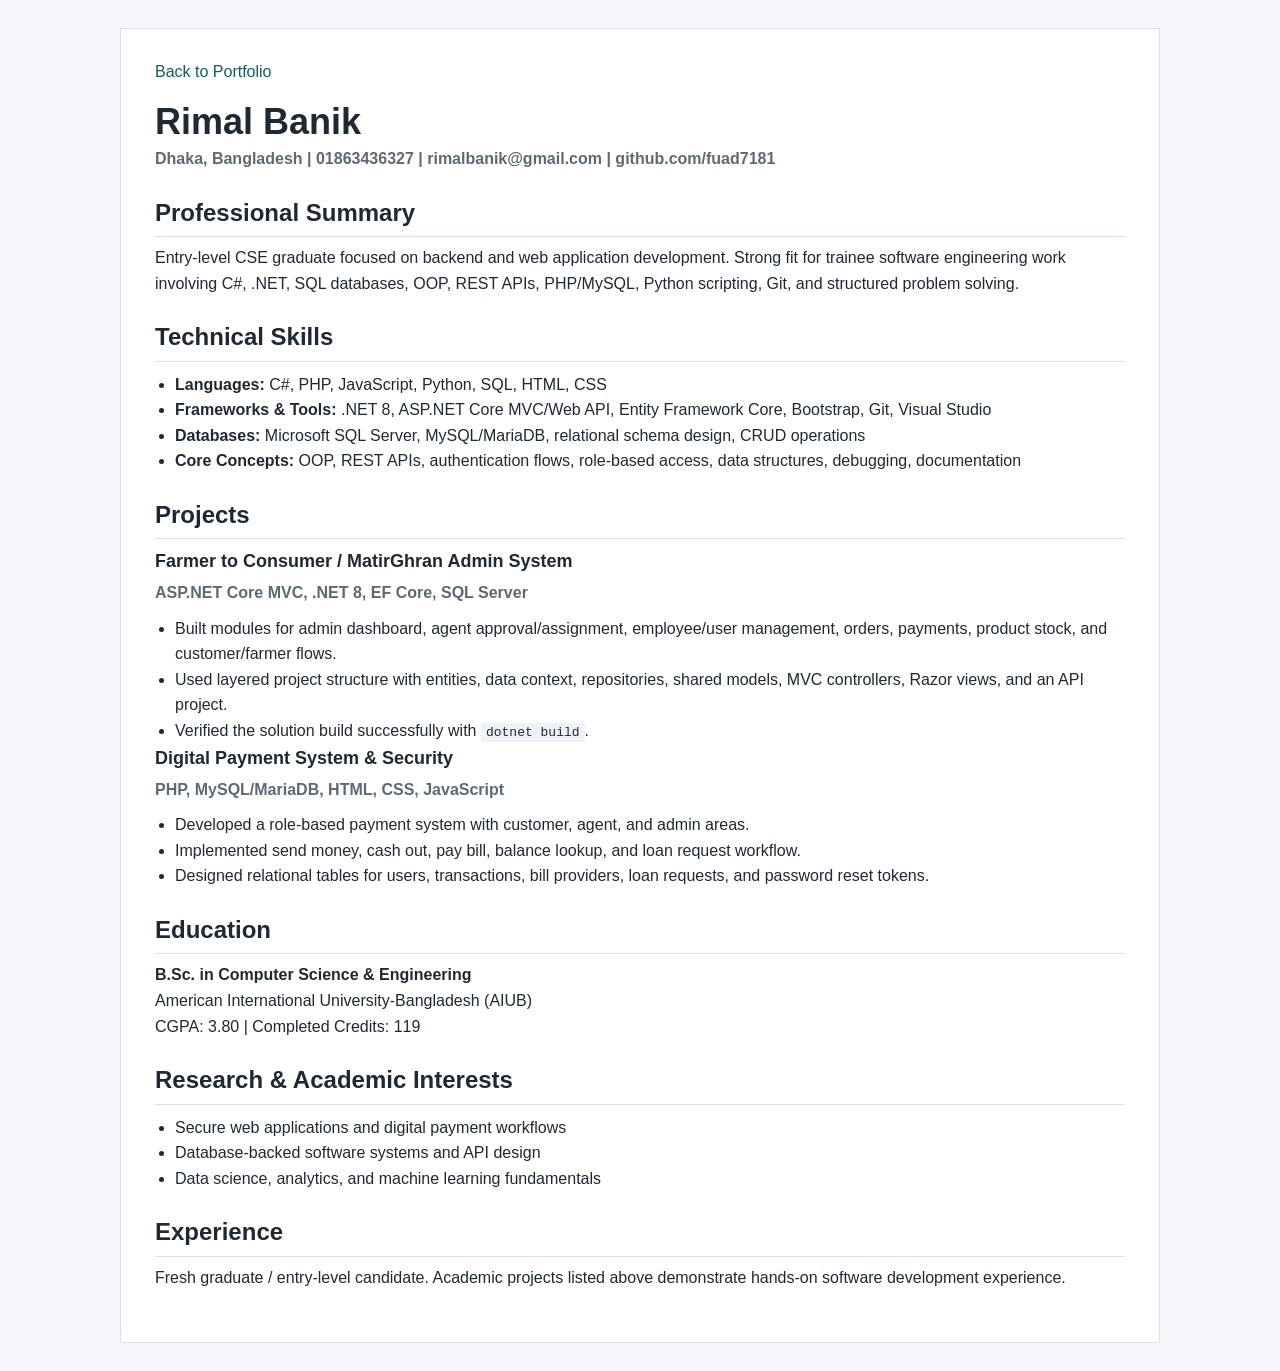
==== cv.html @ 01373e5a "Add files via upload" ====
<!doctype html>
<html lang="en">
<head>
  <meta charset="utf-8">
  <meta name="viewport" content="width=device-width, initial-scale=1">
  <title>Rimal Banik | CV</title>
  <link rel="stylesheet" href="styles.css">
</head>
<body>
  <main class="page cv-page">
    <section class="panel active">
      <p><a href="index.html">Back to Portfolio</a></p>
      <h1>Rimal Banik</h1>
      <p class="meta">Dhaka, Bangladesh | 01863436327 | rimalbanik@gmail.com | github.com/fuad7181</p>

      <h2>Professional Summary</h2>
      <p>Entry-level CSE graduate focused on backend and web application development. Strong fit for trainee software engineering work involving C#, .NET, SQL databases, OOP, REST APIs, PHP/MySQL, Python scripting, Git, and structured problem solving.</p>

      <h2>Technical Skills</h2>
      <ul>
        <li><strong>Languages:</strong> C#, PHP, JavaScript, Python, SQL, HTML, CSS</li>
        <li><strong>Frameworks & Tools:</strong> .NET 8, ASP.NET Core MVC/Web API, Entity Framework Core, Bootstrap, Git, Visual Studio</li>
        <li><strong>Databases:</strong> Microsoft SQL Server, MySQL/MariaDB, relational schema design, CRUD operations</li>
        <li><strong>Core Concepts:</strong> OOP, REST APIs, authentication flows, role-based access, data structures, debugging, documentation</li>
      </ul>

      <h2>Projects</h2>
      <h3>Farmer to Consumer / MatirGhran Admin System</h3>
      <p class="meta">ASP.NET Core MVC, .NET 8, EF Core, SQL Server</p>
      <ul>
        <li>Built modules for admin dashboard, agent approval/assignment, employee/user management, orders, payments, product stock, and customer/farmer flows.</li>
        <li>Used layered project structure with entities, data context, repositories, shared models, MVC controllers, Razor views, and an API project.</li>
        <li>Verified the solution build successfully with <code>dotnet build</code>.</li>
      </ul>

      <h3>Digital Payment System & Security</h3>
      <p class="meta">PHP, MySQL/MariaDB, HTML, CSS, JavaScript</p>
      <ul>
        <li>Developed a role-based payment system with customer, agent, and admin areas.</li>
        <li>Implemented send money, cash out, pay bill, balance lookup, and loan request workflow.</li>
        <li>Designed relational tables for users, transactions, bill providers, loan requests, and password reset tokens.</li>
      </ul>

      <h2>Education</h2>
      <p><strong>B.Sc. in Computer Science & Engineering</strong><br>American International University-Bangladesh (AIUB)<br>CGPA: 3.80 | Completed Credits: 119</p>

      <h2>Research & Academic Interests</h2>
      <ul>
        <li>Secure web applications and digital payment workflows</li>
        <li>Database-backed software systems and API design</li>
        <li>Data science, analytics, and machine learning fundamentals</li>
      </ul>

      <h2>Experience</h2>
      <p>Fresh graduate / entry-level candidate. Academic projects listed above demonstrate hands-on software development experience.</p>
    </section>
  </main>
</body>
</html>
---- styles.css ----
:root {
  color-scheme: light;
  --ink: #1f2933;
  --muted: #5d6975;
  --line: #d9e2ec;
  --surface: #ffffff;
  --soft: #f5f7fa;
  --accent: #0f766e;
  --accent-dark: #115e59;
}

* {
  box-sizing: border-box;
}

body {
  margin: 0;
  font-family: Arial, Helvetica, sans-serif;
  line-height: 1.6;
  color: var(--ink);
  background: var(--soft);
  overflow-x: hidden;
}

a {
  color: var(--accent-dark);
  text-decoration: none;
}

a:hover {
  text-decoration: underline;
}

.page {
  width: min(1040px, calc(100% - 32px));
  margin: 28px auto;
  background: var(--surface);
  border: 1px solid var(--line);
}

.intro {
  display: grid;
  grid-template-columns: 160px 1fr;
  gap: 28px;
  padding: 34px;
  border-bottom: 1px solid var(--line);
}

.intro > * {
  min-width: 0;
}

.profile-photo {
  width: 150px;
  height: 150px;
  border: 1px solid var(--line);
  background: #e7f4f1;
  display: grid;
  place-items: center;
}

.profile-photo span {
  font-size: 42px;
  font-weight: 700;
  color: var(--accent-dark);
}

.eyebrow {
  margin: 0 0 6px;
  color: var(--accent-dark);
  font-weight: 700;
  text-transform: uppercase;
  letter-spacing: 0;
  font-size: 13px;
}

h1,
h2,
h3,
p {
  margin-top: 0;
}

h1 {
  font-size: 36px;
  line-height: 1.15;
  margin-bottom: 10px;
}

h2 {
  font-size: 24px;
  margin-bottom: 18px;
}

h3 {
  font-size: 18px;
  margin-bottom: 4px;
}

.lead {
  max-width: 760px;
  font-size: 17px;
  color: #344054;
  overflow-wrap: anywhere;
}

.quick-links {
  display: flex;
  flex-wrap: wrap;
  gap: 10px;
  margin-top: 18px;
}

.inline-links {
  margin-top: 12px;
}

.quick-links a,
.contact-form button {
  border: 1px solid var(--accent);
  background: var(--accent);
  color: #ffffff;
  padding: 9px 13px;
  font-weight: 700;
  max-width: 100%;
  overflow-wrap: anywhere;
}

.quick-links a:nth-child(n + 2),
.inline-links a:first-child {
  background: #ffffff;
  color: var(--accent-dark);
}

.inline-links a:nth-child(2) {
  background: var(--accent);
  color: #ffffff;
}

.tabs {
  display: flex;
  flex-wrap: wrap;
  gap: 0;
  padding: 0 34px;
  border-bottom: 1px solid var(--line);
  background: #fbfcfd;
}

.tab {
  appearance: none;
  border: 0;
  border-right: 1px solid var(--line);
  background: transparent;
  color: var(--muted);
  padding: 13px 18px;
  font: inherit;
  font-weight: 700;
  cursor: pointer;
}

.tab:first-child {
  border-left: 1px solid var(--line);
}

.tab.active {
  color: var(--accent-dark);
  background: #ffffff;
  box-shadow: inset 0 -3px 0 var(--accent);
}

.panel {
  display: none;
  padding: 30px 34px 36px;
}

.panel.active {
  display: block;
}

.item {
  border: 1px solid var(--line);
  padding: 18px;
  margin-bottom: 16px;
  background: #ffffff;
  overflow-wrap: anywhere;
}

.meta {
  color: var(--muted);
  font-weight: 700;
  margin-bottom: 10px;
}

ul {
  margin: 10px 0 0;
  padding-left: 20px;
}

code {
  background: #eef2f6;
  padding: 2px 5px;
}

.cv-page h1 {
  margin-bottom: 4px;
}

.cv-page h2 {
  margin-top: 22px;
  margin-bottom: 8px;
  border-bottom: 1px solid var(--line);
  padding-bottom: 4px;
}

.contact-form {
  max-width: 680px;
}

.contact-form label {
  display: block;
  font-weight: 700;
  margin-bottom: 14px;
}

.contact-form input,
.contact-form textarea {
  display: block;
  width: 100%;
  margin-top: 6px;
  padding: 11px 12px;
  border: 1px solid var(--line);
  font: inherit;
  resize: vertical;
}

.contact-form input:focus,
.contact-form textarea:focus {
  outline: 2px solid #99f6e4;
  border-color: var(--accent);
}

.contact-form button {
  cursor: pointer;
}

.form-note {
  margin-top: 12px;
  color: var(--muted);
  font-size: 14px;
}

@media (max-width: 720px) {
  .page {
    width: 100%;
    margin: 0;
    border-left: 0;
    border-right: 0;
  }

  .intro {
    grid-template-columns: 1fr;
    padding: 24px 18px;
  }

  .profile-photo {
    width: 128px;
    height: 128px;
  }

  .lead {
    max-width: 330px;
    font-size: 16px;
  }

  h1 {
    font-size: 30px;
  }

  .tabs {
    padding: 0;
  }

  .tab {
    flex: 1 1 50%;
    min-width: 0;
    border-bottom: 1px solid var(--line);
    padding-left: 10px;
    padding-right: 10px;
    overflow-wrap: anywhere;
  }

  .panel {
    padding: 24px 18px 30px;
  }

  .item {
    max-width: 330px;
  }
}
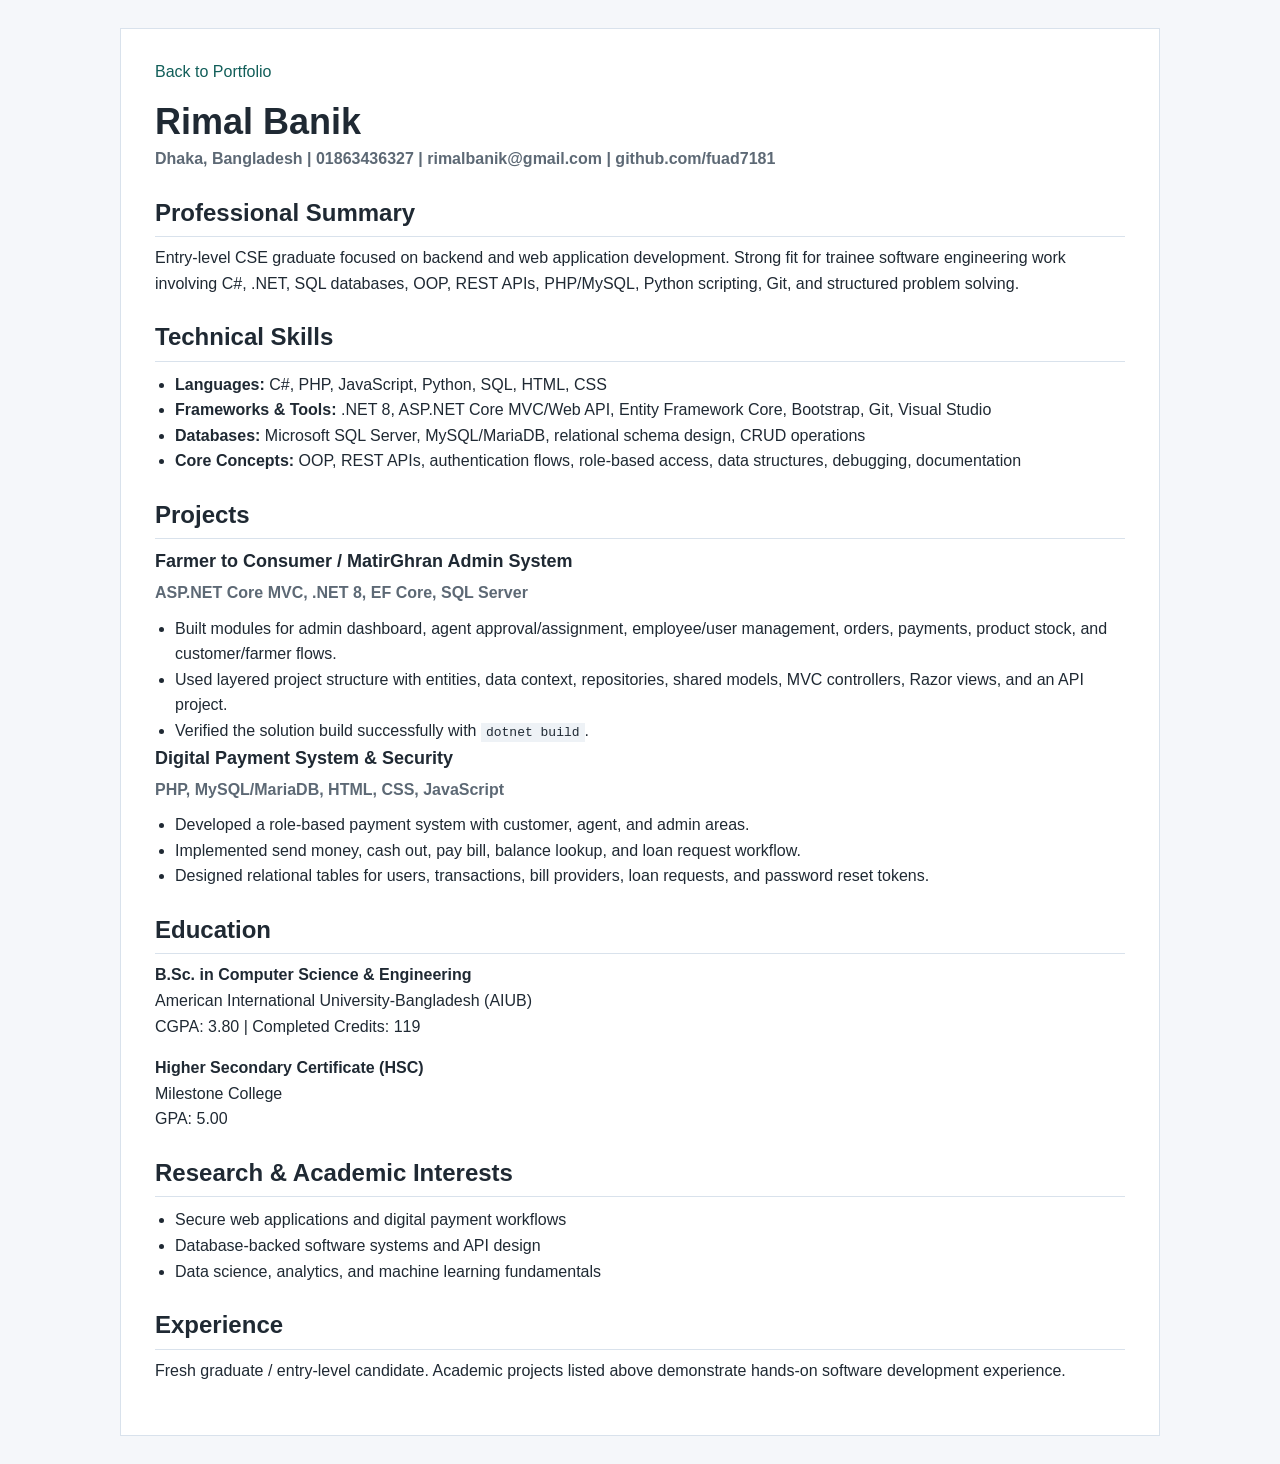
==== commit 2763821a: "Update portfolio site" ====
--- a/cv.html
+++ b/cv.html
@@ -43,6 +43,7 @@
 
       <h2>Education</h2>
       <p><strong>B.Sc. in Computer Science & Engineering</strong><br>American International University-Bangladesh (AIUB)<br>CGPA: 3.80 | Completed Credits: 119</p>
+      <p><strong>Higher Secondary Certificate (HSC)</strong><br>Milestone College<br>GPA: 5.00</p>
 
       <h2>Research & Academic Interests</h2>
       <ul>
--- a/styles.css
+++ b/styles.css
@@ -245,8 +245,9 @@
 
 .form-note {
   margin-top: 12px;
-  color: var(--muted);
+  color: var(--accent-dark);
   font-size: 14px;
+  font-weight: 700;
 }
 
 @media (max-width: 720px) {
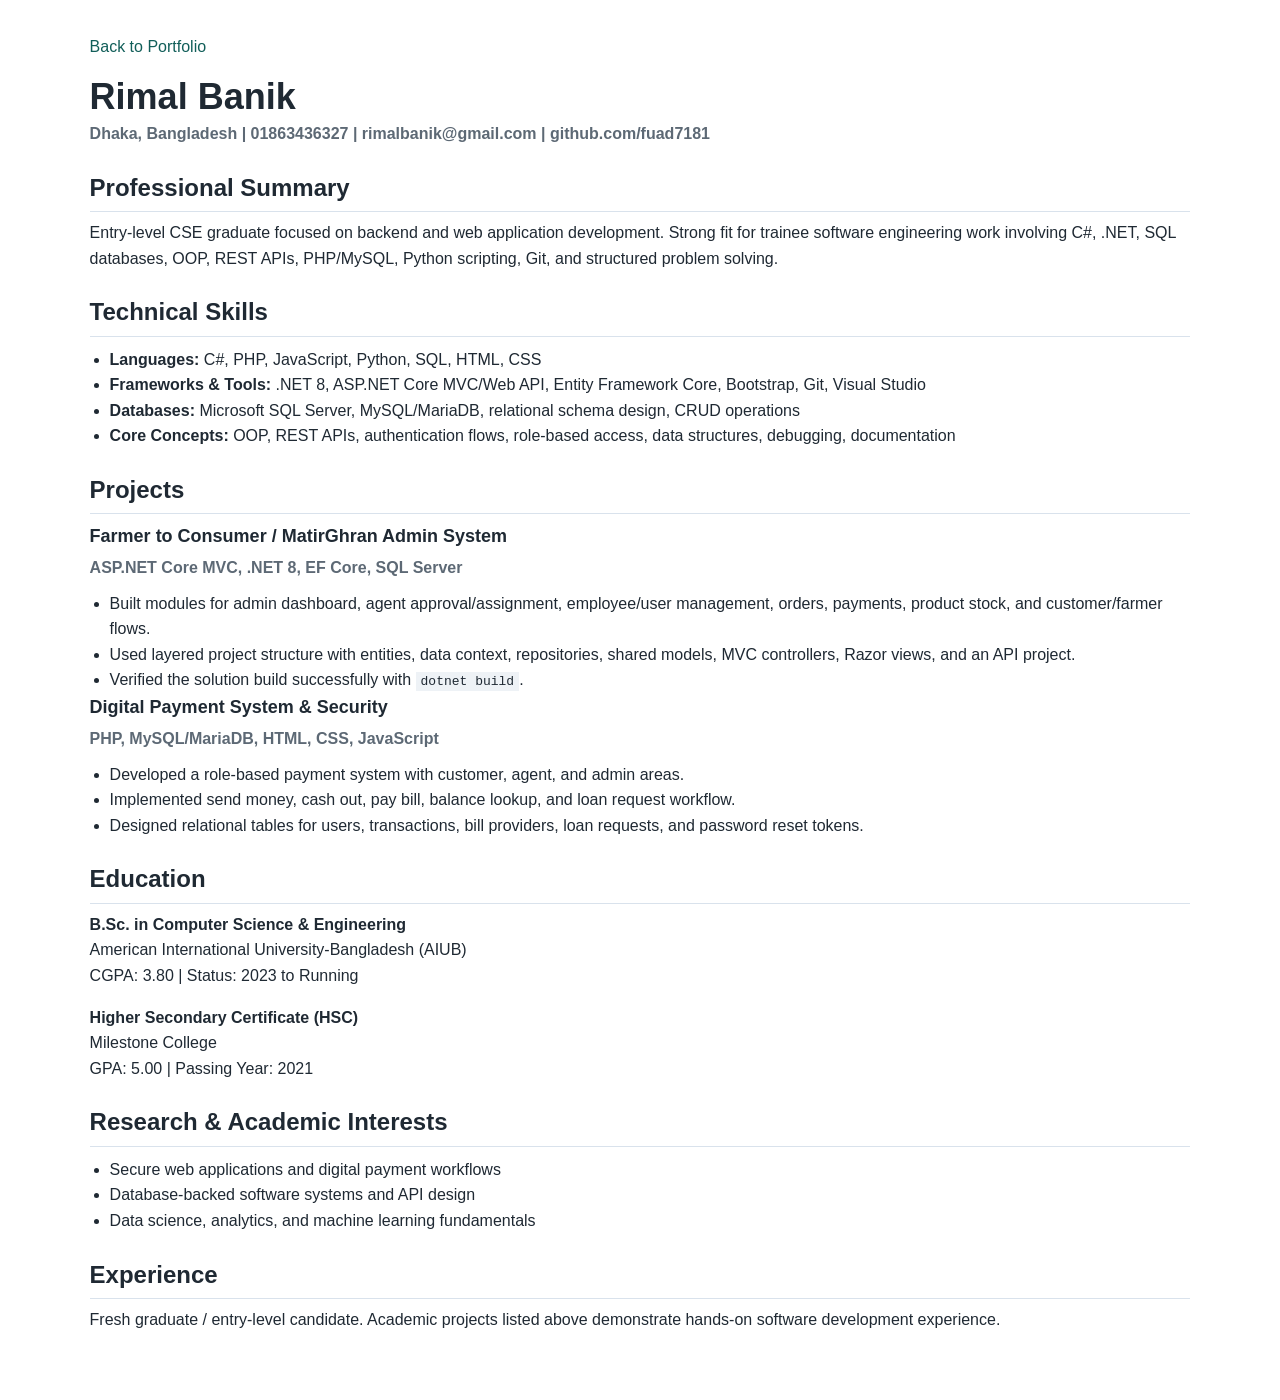
==== commit c2ce12dc: "Update contact label and education details" ====
--- a/cv.html
+++ b/cv.html
@@ -42,8 +42,8 @@
       </ul>
 
       <h2>Education</h2>
-      <p><strong>B.Sc. in Computer Science & Engineering</strong><br>American International University-Bangladesh (AIUB)<br>CGPA: 3.80 | Completed Credits: 119</p>
-      <p><strong>Higher Secondary Certificate (HSC)</strong><br>Milestone College<br>GPA: 5.00</p>
+      <p><strong>B.Sc. in Computer Science & Engineering</strong><br>American International University-Bangladesh (AIUB)<br>CGPA: 3.80 | Status: 2023 to Running</p>
+      <p><strong>Higher Secondary Certificate (HSC)</strong><br>Milestone College<br>GPA: 5.00 | Passing Year: 2021</p>
 
       <h2>Research & Academic Interests</h2>
       <ul>
--- a/styles.css
+++ b/styles.css
@@ -32,18 +32,19 @@
 }
 
 .page {
-  width: min(1040px, calc(100% - 32px));
-  margin: 28px auto;
+  width: 100%;
+  min-height: 100vh;
+  margin: 0;
   background: var(--surface);
-  border: 1px solid var(--line);
 }
 
 .intro {
   display: grid;
-  grid-template-columns: 160px 1fr;
-  gap: 28px;
-  padding: 34px;
+  grid-template-columns: 230px 1fr;
+  gap: 36px;
+  padding: 46px clamp(24px, 7vw, 96px);
   border-bottom: 1px solid var(--line);
+  align-items: center;
 }
 
 .intro > * {
@@ -51,8 +52,8 @@
 }
 
 .profile-photo {
-  width: 150px;
-  height: 150px;
+  width: 220px;
+  height: 220px;
   border: 1px solid var(--line);
   background: #e7f4f1;
   display: grid;
@@ -60,7 +61,7 @@
 }
 
 .profile-photo span {
-  font-size: 42px;
+  font-size: 64px;
   font-weight: 700;
   color: var(--accent-dark);
 }
@@ -98,7 +99,7 @@
 }
 
 .lead {
-  max-width: 760px;
+  max-width: 100%;
   font-size: 17px;
   color: #344054;
   overflow-wrap: anywhere;
@@ -141,7 +142,7 @@
   display: flex;
   flex-wrap: wrap;
   gap: 0;
-  padding: 0 34px;
+  padding: 0 clamp(24px, 7vw, 96px);
   border-bottom: 1px solid var(--line);
   background: #fbfcfd;
 }
@@ -170,7 +171,8 @@
 
 .panel {
   display: none;
-  padding: 30px 34px 36px;
+  padding: 34px clamp(24px, 7vw, 96px) 52px;
+  overflow-x: hidden;
 }
 
 .panel.active {
@@ -178,17 +180,34 @@
 }
 
 .item {
+  width: 100%;
   border: 1px solid var(--line);
   padding: 18px;
   margin-bottom: 16px;
   background: #ffffff;
   overflow-wrap: anywhere;
+  min-width: 0;
 }
 
 .meta {
   color: var(--muted);
   font-weight: 700;
   margin-bottom: 10px;
+}
+
+.project-links {
+  display: flex;
+  flex-wrap: wrap;
+  gap: 10px;
+  margin-top: 14px;
+}
+
+.project-links a,
+.project-links span {
+  border: 1px solid var(--accent);
+  color: var(--accent-dark);
+  padding: 8px 12px;
+  font-weight: 700;
 }
 
 ul {
@@ -213,7 +232,8 @@
 }
 
 .contact-form {
-  max-width: 680px;
+  width: 100%;
+  max-width: 100%;
 }
 
 .contact-form label {
@@ -254,8 +274,6 @@
   .page {
     width: 100%;
     margin: 0;
-    border-left: 0;
-    border-right: 0;
   }
 
   .intro {
@@ -264,12 +282,16 @@
   }
 
   .profile-photo {
-    width: 128px;
-    height: 128px;
+    width: 170px;
+    height: 170px;
+  }
+
+  .profile-photo span {
+    font-size: 52px;
   }
 
   .lead {
-    max-width: 330px;
+    max-width: 100%;
     font-size: 16px;
   }
 
@@ -295,6 +317,12 @@
   }
 
   .item {
-    max-width: 330px;
-  }
-}
+    width: 100%;
+    max-width: 100%;
+  }
+
+  .item p,
+  .item li {
+    max-width: 100%;
+  }
+}
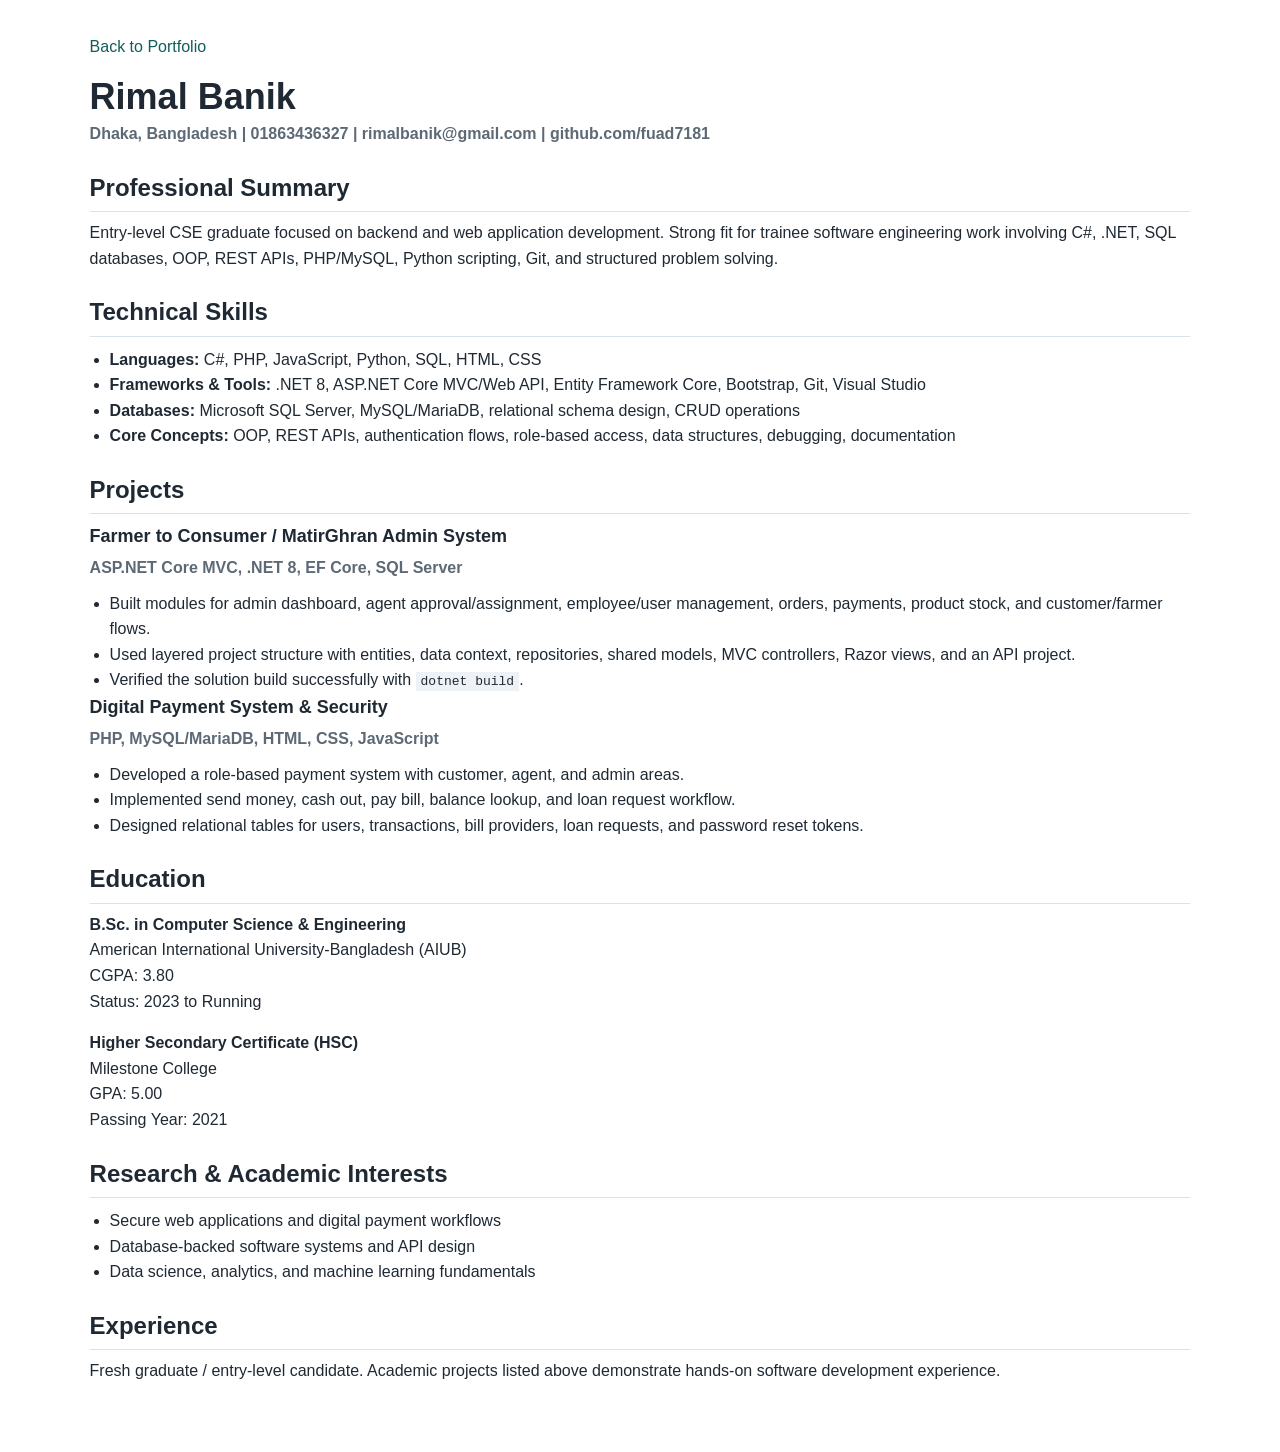
==== commit a1dc27f7: "Split education details into separate lines" ====
--- a/cv.html
+++ b/cv.html
@@ -42,8 +42,8 @@
       </ul>
 
       <h2>Education</h2>
-      <p><strong>B.Sc. in Computer Science & Engineering</strong><br>American International University-Bangladesh (AIUB)<br>CGPA: 3.80 | Status: 2023 to Running</p>
-      <p><strong>Higher Secondary Certificate (HSC)</strong><br>Milestone College<br>GPA: 5.00 | Passing Year: 2021</p>
+      <p><strong>B.Sc. in Computer Science & Engineering</strong><br>American International University-Bangladesh (AIUB)<br>CGPA: 3.80<br>Status: 2023 to Running</p>
+      <p><strong>Higher Secondary Certificate (HSC)</strong><br>Milestone College<br>GPA: 5.00<br>Passing Year: 2021</p>
 
       <h2>Research & Academic Interests</h2>
       <ul>
